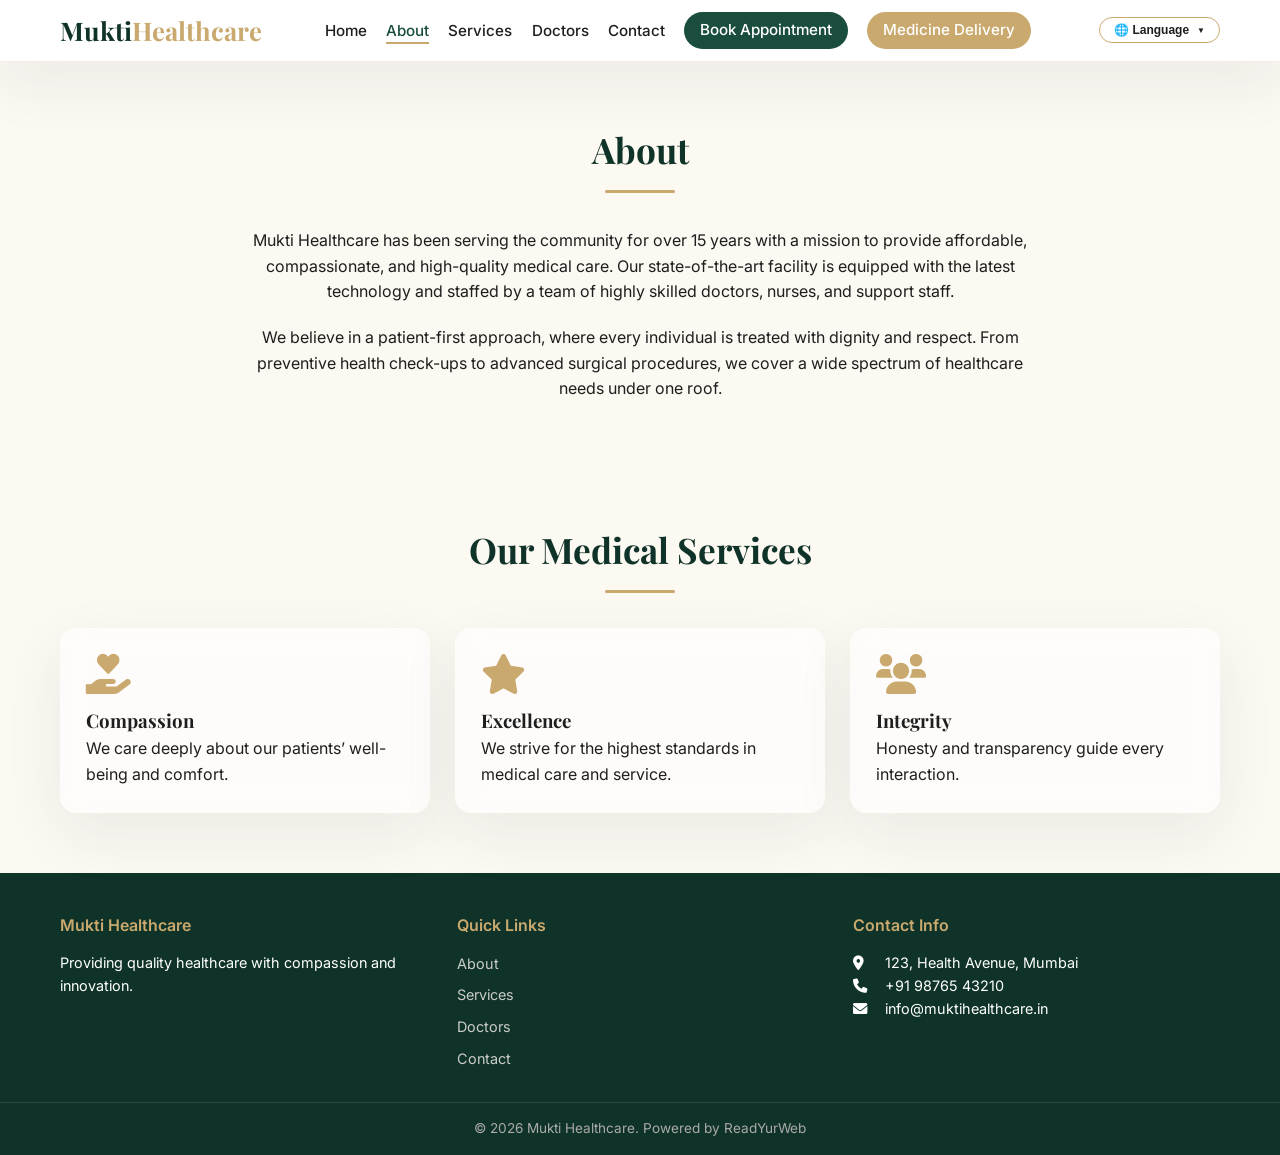
==== about.html @ 3dcae2a4 "first commit" ====
<!DOCTYPE html>
<html lang="en">
<head>
  <meta charset="UTF-8" />
  <meta name="viewport" content="width=device-width, initial-scale=1.0"/>
  <title>About – Sharma Medicals</title>
  <link rel="stylesheet" href="css/style.css" />
  <link rel="stylesheet" href="https://cdnjs.cloudflare.com/ajax/libs/font-awesome/6.0.0-beta3/css/all.min.css"/>
  <link rel="stylesheet" href="https://unpkg.com/aos@2.3.1/dist/aos.css" />
</head>
<body>
  <header class="header">
    <div class="container nav-container">
      <a href="index.html" class="logo">Mukti<span>Healthcare</span></a>
      <nav class="nav-menu" id="navMenu">
        <ul>
          <li><a href="index.html" data-i18n="nav_home">Home</a></li>
          <li><a href="about.html" class="active" data-i18n="nav_about">About</a></li>
          <li><a href="services.html" data-i18n="nav_services">Services</a></li>
          <li><a href="doctors.html" data-i18n="nav_doctors">Doctors</a></li>
          <li><a href="contact.html" data-i18n="nav_contact">Contact</a></li>
          <li><a href="appointment.html" class="btn-appointment" data-i18n="nav_appointment">Book Appointment</a></li>
          <li><a href="delivery.html" class="btn-appointment" style="background:var(--accent);" data-i18n="nav_delivery">Medicine Delivery</a></li>
        </ul>
      </nav>
      <div class="language-wrapper">
        <button class="lang-dropdown-btn" id="langDropdownBtn">🌐 Language</button>
        <div class="lang-dropdown-content" id="langDropdownContent">
          <div class="lang-option" data-lang="en">🇮🇳 English</div>
          <div class="lang-option" data-lang="hi">🇮🇳 हिंदी</div>
          <div class="lang-option" data-lang="bn">🇮🇳 বাংলা</div>
        </div>
      </div>
      <button class="hamburger" id="hamburger" aria-label="Toggle menu" aria-controls="navMenu" aria-expanded="false">
        <i class="fas fa-bars"></i>
      </button>
    </div>
  </header>

  <section class="section" data-aos="fade-up">
    <div class="container">
      <h2 class="section-title" data-i18n="nav_about">About Us</h2>
      <div style="max-width:800px; margin:auto; text-align:center;">
        <p>Mukti Healthcare has been serving the community for over 15 years with a mission to provide affordable, compassionate, and high-quality medical care. Our state-of-the-art facility is equipped with the latest technology and staffed by a team of highly skilled doctors, nurses, and support staff.</p>
        <p style="margin-top:20px;">We believe in a patient-first approach, where every individual is treated with dignity and respect. From preventive health check-ups to advanced surgical procedures, we cover a wide spectrum of healthcare needs under one roof.</p>
      </div>
    </div>
  </section>

  <section class="section bg-light" data-aos="fade-up">
    <div class="container">
      <h2 class="section-title" data-i18n="section_services">Our Values</h2>
      <div class="grid-3">
        <div class="glass-card"><i class="fas fa-hand-holding-heart card-icon"></i><h3>Compassion</h3><p>We care deeply about our patients’ well-being and comfort.</p></div>
        <div class="glass-card"><i class="fas fa-star card-icon"></i><h3>Excellence</h3><p>We strive for the highest standards in medical care and service.</p></div>
        <div class="glass-card"><i class="fas fa-users card-icon"></i><h3>Integrity</h3><p>Honesty and transparency guide every interaction.</p></div>
      </div>
    </div>
  </section>

  <footer class="footer">
    <div class="container footer-grid">
      <div class="footer-col">
        <h4>Mukti Healthcare</h4>
        <p data-i18n="footer_about">Providing quality healthcare with compassion and innovation.</p>
      </div>
      <div class="footer-col">
        <h4 data-i18n="footer_quick">Quick Links</h4>
        <ul>
          <li><a href="about.html" data-i18n="nav_about">About</a></li>
          <li><a href="services.html" data-i18n="nav_services">Services</a></li>
          <li><a href="doctors.html" data-i18n="nav_doctors">Doctors</a></li>
          <li><a href="contact.html" data-i18n="nav_contact">Contact</a></li>
        </ul>
      </div>
      <div class="footer-col">
        <h4 data-i18n="footer_contact">Contact Info</h4>
        <p><i class="fas fa-map-marker-alt"></i> 123, Health Avenue, Mumbai</p>
        <p><i class="fas fa-phone"></i> +91 98765 43210</p>
        <p><i class="fas fa-envelope"></i> info@muktihealthcare.in</p>
      </div>
    </div>
    <div class="footer-bottom">
      <p data-i18n="footer_rights">© 2026 Mukti Healthcare. Powered by ReadYurWeb</p>
    </div>
  </footer>

  <script src="https://unpkg.com/aos@2.3.1/dist/aos.js"></script>
  <script src="js/main.js"></script>
</body>
</html>
---- css/style.css ----
@import url('https://fonts.googleapis.com/css2?family=Playfair+Display:ital,wght@0,400;0,700;1,700&family=Inter:wght@300;400;500;600;700&display=swap');

:root {
  --primary: #1A4D3E;
  --primary-light: #2C6E5A;
  --primary-dark: #0F3328;
  --accent: #C9A96E;
  --accent-light: #E8D5A3;
  --bg-warm: #FCF8F2;
  --text-dark: #1E1E1E;
  --text-muted: #5A5A5A;
  --white: #FFFFFF;
  --glass-bg: rgba(255, 255, 255, 0.20);
  --glass-border: rgba(255, 255, 255, 0.30);
  --shadow-soft: 0 20px 60px rgba(26, 77, 62, 0.08);
  --shadow-glow: 0 8px 32px rgba(201, 169, 110, 0.25);
  --radius: 16px;
  --radius-sm: 8px;
  --transition: 0.3s ease;
  --carousel-duration: 25s;
}

* {
  margin: 0;
  padding: 0;
  box-sizing: border-box;
}

body {
  font-family: 'Inter', sans-serif;
  background: var(--bg-warm);
  color: var(--text-dark);
  line-height: 1.6;
  overflow-x: hidden;
}

h1, h2, h3, h4 {
  font-family: 'Playfair Display', serif;
  font-weight: 700;
}

.container {
  max-width: 1200px;
  margin: 0 auto;
  padding: 0 20px;
}

/* ----- HEADER / NAV ----- */
.header {
  background: rgba(255, 255, 255, 0.95);
  backdrop-filter: blur(12px);
  -webkit-backdrop-filter: blur(12px);
  box-shadow: var(--shadow-soft);
  position: sticky;
  top: 0;
  z-index: 1000;
  padding: 10px 0;
  border-bottom: 1px solid rgba(201, 169, 110, 0.2);
}

.nav-container {
  display: flex;
  align-items: center;
  justify-content: space-between;
  gap: 10px;
}

.logo {
  font-family: 'Playfair Display', serif;
  font-size: 1.6rem;
  font-weight: 700;
  color: var(--primary-dark);
  text-decoration: none;
  flex-shrink: 0;
}
.logo span {
  color: var(--accent);
}

.nav-menu ul {
  display: flex;
  list-style: none;
  gap: 1.2rem;
  align-items: center;
  flex-wrap: wrap;
}

.nav-menu a {
  text-decoration: none;
  color: var(--text-dark);
  font-weight: 500;
  font-size: 0.95rem;
  transition: color var(--transition);
  position: relative;
}
.nav-menu a::after {
  content: '';
  position: absolute;
  bottom: -4px;
  left: 0;
  width: 0;
  height: 2px;
  background: var(--accent);
  transition: width var(--transition);
}
.nav-menu a:hover::after,
.nav-menu a.active::after {
  width: 100%;
}
.nav-menu a.active {
  color: var(--primary);
}

.btn-appointment {
  background: var(--primary);
  color: var(--white) !important;
  padding: 6px 16px;
  border-radius: 30px;
  font-size: 0.85rem;
  transition: background var(--transition), transform var(--transition);
  display: inline-block;
}
.btn-appointment::after {
  display: none;
}
.btn-appointment:hover {
  background: var(--primary-dark);
  transform: scale(1.05);
}

/* ----- HAMBURGER ----- */
.hamburger {
  display: none;
  font-size: 1.6rem;
  cursor: pointer;
  color: var(--primary-dark);
  background: none;
  border: none;
  line-height: 1;
  padding: 4px 8px;
  flex-shrink: 0;
}

/* ----- LANGUAGE DROPDOWN ----- */
.language-wrapper {
  position: relative;
  display: inline-block;
  margin-left: 5px;
  flex-shrink: 0;
}
.lang-dropdown-btn {
  background: transparent;
  border: 1px solid var(--accent);
  color: var(--text-dark);
  padding: 5px 14px;
  border-radius: 20px;
  font-size: 0.75rem;
  font-weight: 600;
  cursor: pointer;
  transition: all var(--transition);
  display: flex;
  align-items: center;
  gap: 4px;
}
.lang-dropdown-btn:hover {
  background: var(--accent-light);
}
.lang-dropdown-btn::after {
  content: '▼';
  font-size: 0.5rem;
  margin-left: 4px;
}
.lang-dropdown-content {
  display: none;
  position: absolute;
  top: 110%;
  right: 0;
  background: var(--white);
  min-width: 130px;
  box-shadow: var(--shadow-soft);
  border-radius: var(--radius-sm);
  padding: 6px 0;
  z-index: 1000;
  border: 1px solid #eee;
}
.lang-dropdown-content.show {
  display: block;
}
.lang-option {
  padding: 8px 18px;
  cursor: pointer;
  transition: background var(--transition);
  font-size: 0.85rem;
}
.lang-option:hover {
  background: var(--bg-warm);
}
.lang-option.active {
  background: var(--accent-light);
  font-weight: 600;
}

/* ----- HERO ----- */
.hero {
  background: linear-gradient(135deg, var(--primary-dark) 0%, var(--primary) 100%);
  color: var(--white);
  padding: 80px 0;
  text-align: center;
  position: relative;
  overflow: hidden;
}
.hero::before {
  content: '';
  position: absolute;
  top: -50%;
  right: -10%;
  width: 60%;
  height: 200%;
  background: radial-gradient(circle, rgba(201,169,110,0.1) 0%, transparent 70%);
  transform: rotate(15deg);
  pointer-events: none;
}
.hero-content {
  position: relative;
  z-index: 2;
}
.hero h1 {
  font-size: 3rem;
  margin-bottom: 15px;
}
.hero p {
  font-size: 1.1rem;
  max-width: 700px;
  margin: 0 auto 25px;
  opacity: 0.9;
}
.hero-icon {
  font-size: 3.5rem;
  color: var(--accent);
  margin-bottom: 15px;
  display: inline-block;
  animation: float 4s ease-in-out infinite;
}

@keyframes float {
  0%, 100% { transform: translateY(0px); }
  50% { transform: translateY(-15px); }
}

/* ----- BUTTONS ----- */
.btn-primary {
  background: var(--accent);
  color: var(--white);
  padding: 12px 35px;
  border-radius: 50px;
  text-decoration: none;
  font-weight: 600;
  display: inline-block;
  transition: all var(--transition);
  border: none;
  cursor: pointer;
  box-shadow: 0 4px 20px rgba(201, 169, 110, 0.3);
}
.btn-primary:hover {
  transform: translateY(-3px);
  box-shadow: 0 8px 30px rgba(201, 169, 110, 0.4);
}
.btn-outline {
  background: transparent;
  border: 2px solid var(--primary);
  color: var(--primary);
  padding: 8px 28px;
  border-radius: 50px;
  text-decoration: none;
  font-weight: 600;
  display: inline-block;
  transition: all var(--transition);
}
.btn-outline:hover {
  background: var(--primary);
  color: var(--white);
}

/* ----- SECTIONS ----- */
.section {
  padding: 60px 0;
}
.bg-light {
  background: var(--bg-warm);
}
.section-title {
  text-align: center;
  font-size: 2.2rem;
  margin-bottom: 35px;
  color: var(--primary-dark);
  position: relative;
}
.section-title::after {
  content: '';
  display: block;
  width: 70px;
  height: 3px;
  background: var(--accent);
  margin: 12px auto 0;
  border-radius: 2px;
}

/* ----- GRIDS ----- */
.grid-3 {
  display: grid;
  grid-template-columns: repeat(auto-fit, minmax(250px, 1fr));
  gap: 25px;
}
.grid-4 {
  display: grid;
  grid-template-columns: repeat(auto-fit, minmax(200px, 1fr));
  gap: 25px;
}

/* ----- GLASS CARDS ----- */
.glass-card {
  background: rgba(255, 255, 255, 0.6);
  backdrop-filter: blur(12px);
  -webkit-backdrop-filter: blur(12px);
  border: 1px solid rgba(255, 255, 255, 0.3);
  box-shadow: var(--shadow-soft);
  border-radius: var(--radius);
  padding: 25px;
  transition: all var(--transition);
}
.glass-card:hover {
  transform: translateY(-6px);
  box-shadow: var(--shadow-glow);
}

.card-icon {
  font-size: 2.5rem;
  color: var(--accent);
  margin-bottom: 12px;
}
.card h3 {
  color: var(--primary-dark);
  margin-bottom: 8px;
}
.card p {
  color: var(--text-muted);
  font-size: 0.95rem;
}

/* ----- DOCTOR CARDS ----- */
.doctor-card {
  background: var(--white);
  border-radius: var(--radius);
  overflow: hidden;
  box-shadow: var(--shadow-soft);
  transition: all var(--transition);
  cursor: pointer;
}
.doctor-card:hover {
  transform: translateY(-6px);
  box-shadow: var(--shadow-glow);
}
.doctor-card img {
  width: 100%;
  height: 220px;
  object-fit: cover;
  border-bottom: 4px solid var(--accent);
}
.doctor-card .info {
  padding: 15px;
}
.doctor-card h4 {
  font-family: 'Inter', sans-serif;
  font-weight: 600;
  font-size: 1rem;
  color: var(--primary-dark);
  margin-bottom: 3px;
}
.doctor-card .speciality {
  color: var(--text-muted);
  font-size: 0.9rem;
  margin-bottom: 6px;
}
.doctor-card .reg-qual {
  font-size: 0.8rem;
  color: var(--text-muted);
  margin-bottom: 4px;
}
.doctor-card .reg-qual strong {
  color: var(--text-dark);
}

.timing-pills {
  display: flex;
  flex-wrap: wrap;
  gap: 5px;
  margin: 10px 0 8px;
}
.timing-pill {
  background: var(--primary-light);
  color: var(--white);
  padding: 2px 10px;
  border-radius: 20px;
  font-size: 0.65rem;
  font-weight: 500;
}
.timing-pill.closed {
  background: #ccc;
  color: #666;
}
.timing-pill.today {
  background: var(--accent);
  color: var(--white);
}

.doctor-card .read-more {
  color: var(--accent);
  font-weight: 600;
  text-decoration: none;
  font-size: 0.85rem;
  display: inline-block;
  margin-top: 6px;
}
.doctor-card .read-more:hover {
  text-decoration: underline;
}

.center-btn {
  text-align: center;
  margin-top: 30px;
  clear: both;
}

/* ----- DOCTOR CAROUSEL (Homepage) ----- */
.doctor-carousel-wrapper {
  width: 100%;
  overflow: hidden;
  position: relative;
  -webkit-mask-image: linear-gradient(90deg, transparent 0%, #000 5%, #000 95%, transparent 100%);
  mask-image: linear-gradient(90deg, transparent 0%, #000 5%, #000 95%, transparent 100%);
}
.doctor-carousel-track {
  display: flex;
  gap: 25px;
  width: max-content;
  animation: scrollCarousel var(--carousel-duration) linear infinite;
}
.doctor-carousel-wrapper:hover .doctor-carousel-track {
  animation-play-state: paused;
}
.doctor-carousel-track .doctor-card {
  background: var(--white) !important;
  flex: 0 0 240px;
  width: 240px;
}
.doctor-carousel-track .doctor-card img {
  height: 200px;
}

@keyframes scrollCarousel {
  0%   { transform: translateX(0); }
  100% { transform: translateX(-50%); }
}

/* Pause / simplify motion for users who prefer it */
@media (prefers-reduced-motion: reduce) {
  .doctor-carousel-track {
    animation: none;
  }
  .doctor-carousel-wrapper {
    overflow-x: auto;
  }
}

/* ----- MODAL ----- */
.modal-overlay {
  display: none;
  position: fixed;
  top: 0; left: 0; width: 100%; height: 100%;
  background: rgba(0,0,0,0.5);
  backdrop-filter: blur(4px);
  justify-content: center;
  align-items: center;
  z-index: 2000;
}
.modal-overlay.active {
  display: flex;
}
.modal-content {
  background: var(--white);
  max-width: 650px;
  width: 92%;
  padding: 30px;
  border-radius: var(--radius);
  box-shadow: var(--shadow-glow);
  max-height: 85vh;
  overflow-y: auto;
  position: relative;
}
.modal-close {
  position: absolute;
  top: 12px;
  right: 18px;
  font-size: 1.6rem;
  cursor: pointer;
  color: var(--text-muted);
}
.modal-close:hover {
  color: var(--text-dark);
}
.modal-content h3 {
  margin-bottom: 15px;
  color: var(--primary-dark);
}

.timing-table {
  width: 100%;
  border-collapse: collapse;
}
.timing-table th, .timing-table td {
  padding: 8px 10px;
  border-bottom: 1px solid #eee;
  text-align: left;
  font-size: 0.85rem;
}
.timing-table th {
  background: var(--primary-light);
  color: var(--white);
}
.timing-table td {
  background: var(--bg-warm);
}
.timing-table .slot-available {
  color: var(--primary);
  font-weight: 500;
}
.timing-table .slot-unavailable {
  color: #ccc;
}

/* ----- FORMS ----- */
form {
  display: flex;
  flex-direction: column;
  gap: 16px;
}
form input, form select, form textarea {
  width: 100%;
  padding: 12px 16px;
  border: 1px solid #ddd;
  border-radius: var(--radius-sm);
  font-family: 'Inter', sans-serif;
  font-size: 0.95rem;
  transition: border var(--transition), box-shadow var(--transition);
  background: var(--white);
  box-sizing: border-box;
}
form input:focus, form select:focus, form textarea:focus {
  outline: none;
  border-color: var(--accent);
  box-shadow: 0 0 0 4px rgba(201, 169, 110, 0.15);
}
form textarea {
  resize: vertical;
  min-height: 100px;
}
form .btn-primary {
  align-self: flex-start;
}
form .form-hint {
  font-size: 0.8rem;
  color: var(--text-muted);
  margin-top: -10px;
}

/* ----- DATE FIELD (dd-mm-yyyy display, native picker underneath) ----- */
.date-field-wrapper {
  position: relative;
  width: 100%;
}
.date-field-wrapper .date-display {
  width: 100%;
  cursor: pointer;
  background: var(--white);
  /* extra right padding so text never sits under the calendar icon */
  padding-right: 44px;
}
.date-field-wrapper .date-real {
  /* Sits exactly on top of the visible field, fully transparent.
     Clicking/tapping anywhere on the wrapper reaches this element,
     which is what actually opens the native calendar picker. */
  position: absolute;
  top: 0;
  left: 0;
  width: 100%;
  height: 100%;
  opacity: 0;
  cursor: pointer;
  margin: 0;
  padding: 0;
  border: none;
}
.date-field-wrapper .date-field-icon {
  position: absolute;
  right: 16px;
  top: 50%;
  transform: translateY(-50%);
  color: var(--text-muted);
  pointer-events: none;
  font-size: 0.95rem;
}
.date-field-wrapper:focus-within .date-display {
  border-color: var(--accent);
  box-shadow: 0 0 0 4px rgba(201, 169, 110, 0.15);
}

/* ----- TESTIMONIALS ----- */
.testimonial-slider {
  max-width: 700px;
  margin: 0 auto;
  text-align: center;
}
.testimonial {
  display: none;
  background: var(--white);
  padding: 25px;
  border-radius: var(--radius);
  box-shadow: var(--shadow-soft);
}
.testimonial.active {
  display: block;
}
.testimonial p {
  font-size: 1.1rem;
  font-style: italic;
  color: var(--text-dark);
}
.testimonial span {
  display: block;
  margin-top: 12px;
  font-weight: 600;
  color: var(--accent);
}
.slider-controls {
  display: flex;
  justify-content: center;
  gap: 12px;
  margin-top: 20px;
}
.slider-controls button {
  background: var(--primary);
  color: var(--white);
  border: none;
  width: 40px;
  height: 40px;
  border-radius: 50%;
  cursor: pointer;
  transition: all var(--transition);
}
.slider-controls button:hover {
  background: var(--primary-dark);
  transform: scale(1.08);
}

/* ----- FOOTER ----- */
.footer {
  background: var(--primary-dark);
  color: var(--white);
  padding: 40px 0 15px;
}
.footer-grid {
  display: grid;
  grid-template-columns: repeat(auto-fit, minmax(180px, 1fr));
  gap: 30px;
  margin-bottom: 25px;
}
.footer-col h4 {
  font-family: 'Inter', sans-serif;
  font-weight: 600;
  font-size: 1rem;
  margin-bottom: 12px;
  color: var(--accent);
}
.footer-col ul {
  list-style: none;
}
.footer-col ul li {
  margin-bottom: 6px;
}
.footer-col ul li a {
  color: #ccc;
  text-decoration: none;
  font-size: 0.9rem;
  transition: color var(--transition);
}
.footer-col ul li a:hover {
  color: var(--accent);
}
.footer-col p {
  font-size: 0.9rem;
}
.footer-col p i {
  width: 22px;
  margin-right: 6px;
}
.footer-bottom {
  border-top: 1px solid rgba(255,255,255,0.12);
  padding-top: 15px;
  text-align: center;
  font-size: 0.85rem;
  color: #aaa;
}
.footer-bottom span {
  color: var(--accent);
}

/* ========================================
   RESPONSIVE BREAKPOINTS
   ======================================== */

/* TABLET & SMALL LAPTOP */
@media (max-width: 992px) {
  .nav-menu ul {
    gap: 0.8rem;
  }
  .nav-menu a {
    font-size: 0.85rem;
  }
  .btn-appointment {
    font-size: 0.75rem;
    padding: 5px 12px;
  }
  .hero h1 {
    font-size: 2.5rem;
  }
  .section-title {
    font-size: 2rem;
  }
  .grid-4 {
    grid-template-columns: repeat(2, 1fr);
  }
  :root {
    --carousel-duration: 30s;
  }
}

/* MOBILE PORTRAIT & LANDSCAPE */
@media (max-width: 768px) {
  .hamburger {
    display: block;
  }
  .nav-menu {
    display: none;
    position: absolute;
    top: 100%;
    left: 0;
    width: 100%;
    background: var(--white);
    box-shadow: var(--shadow-soft);
    padding: 20px;
    border-radius: 0 0 var(--radius) var(--radius);
    z-index: 999;
  }
  .nav-menu.show {
    display: block;
  }
  .nav-menu ul {
    flex-direction: column;
    gap: 0.8rem;
    align-items: stretch;
  }
  .nav-menu ul li {
    text-align: center;
    padding: 6px 0;
    border-bottom: 1px solid #f0f0f0;
  }
  .nav-menu ul li:last-child {
    border-bottom: none;
  }
  .nav-menu a {
    font-size: 1rem;
  }
  .btn-appointment {
    display: inline-block;
  }

  .language-wrapper {
    margin-left: 0;
    margin-top: 0;
  }
  .lang-dropdown-content {
    right: auto;
    left: 0;
  }

  .hero {
    padding: 50px 0;
  }
  .hero h1 {
    font-size: 2rem;
  }
  .hero p {
    font-size: 1rem;
  }
  .hero-icon {
    font-size: 2.8rem;
  }

  .section {
    padding: 40px 0;
  }
  .section-title {
    font-size: 1.7rem;
    margin-bottom: 25px;
  }

  .grid-3, .grid-4 {
    grid-template-columns: 1fr 1fr;
    gap: 15px;
  }

  .glass-card {
    padding: 18px;
  }
  .doctor-card img {
    height: 160px;
  }
  .doctor-card .info {
    padding: 12px;
  }
  .doctor-card h4 {
    font-size: 0.9rem;
  }

  .doctor-carousel-track .doctor-card {
    flex: 0 0 190px;
    width: 190px;
  }
  .doctor-carousel-track .doctor-card img {
    height: 150px;
  }

  .modal-content {
    padding: 20px;
    width: 95%;
  }
  .modal-content img {
    width: 80px !important;
    height: 80px !important;
  }

  .footer-grid {
    grid-template-columns: 1fr 1fr;
    gap: 20px;
  }

  :root {
    --carousel-duration: 35s;
  }
}

/* SMALL MOBILE */
@media (max-width: 480px) {
  .logo {
    font-size: 1.2rem;
  }
  .hero h1 {
    font-size: 1.6rem;
  }
  .hero p {
    font-size: 0.9rem;
  }
  .hero-icon {
    font-size: 2.2rem;
  }

  .section-title {
    font-size: 1.4rem;
  }
  .section-title::after {
    width: 50px;
  }

  .grid-3, .grid-4 {
    grid-template-columns: 1fr;
    gap: 15px;
  }

  .btn-primary {
    padding: 10px 25px;
    font-size: 0.9rem;
  }
  .btn-outline {
    padding: 6px 20px;
    font-size: 0.85rem;
  }

  .doctor-card img {
    height: 140px;
  }

  .doctor-carousel-track .doctor-card {
    flex: 0 0 160px;
    width: 160px;
  }
  .doctor-carousel-track .doctor-card img {
    height: 120px;
  }

  .modal-content {
    padding: 15px;
  }
  .modal-content h3 {
    font-size: 1.1rem;
  }
  .timing-table th, .timing-table td {
    padding: 5px 6px;
    font-size: 0.7rem;
  }

  .footer-grid {
    grid-template-columns: 1fr;
    text-align: center;
  }
  .footer-col p i {
    width: 18px;
  }
  .footer-bottom {
    font-size: 0.75rem;
  }

  .lang-dropdown-btn {
    font-size: 0.65rem;
    padding: 4px 10px;
  }
  .lang-dropdown-content {
    min-width: 100px;
  }
  .lang-option {
    padding: 6px 14px;
    font-size: 0.75rem;
  }
}
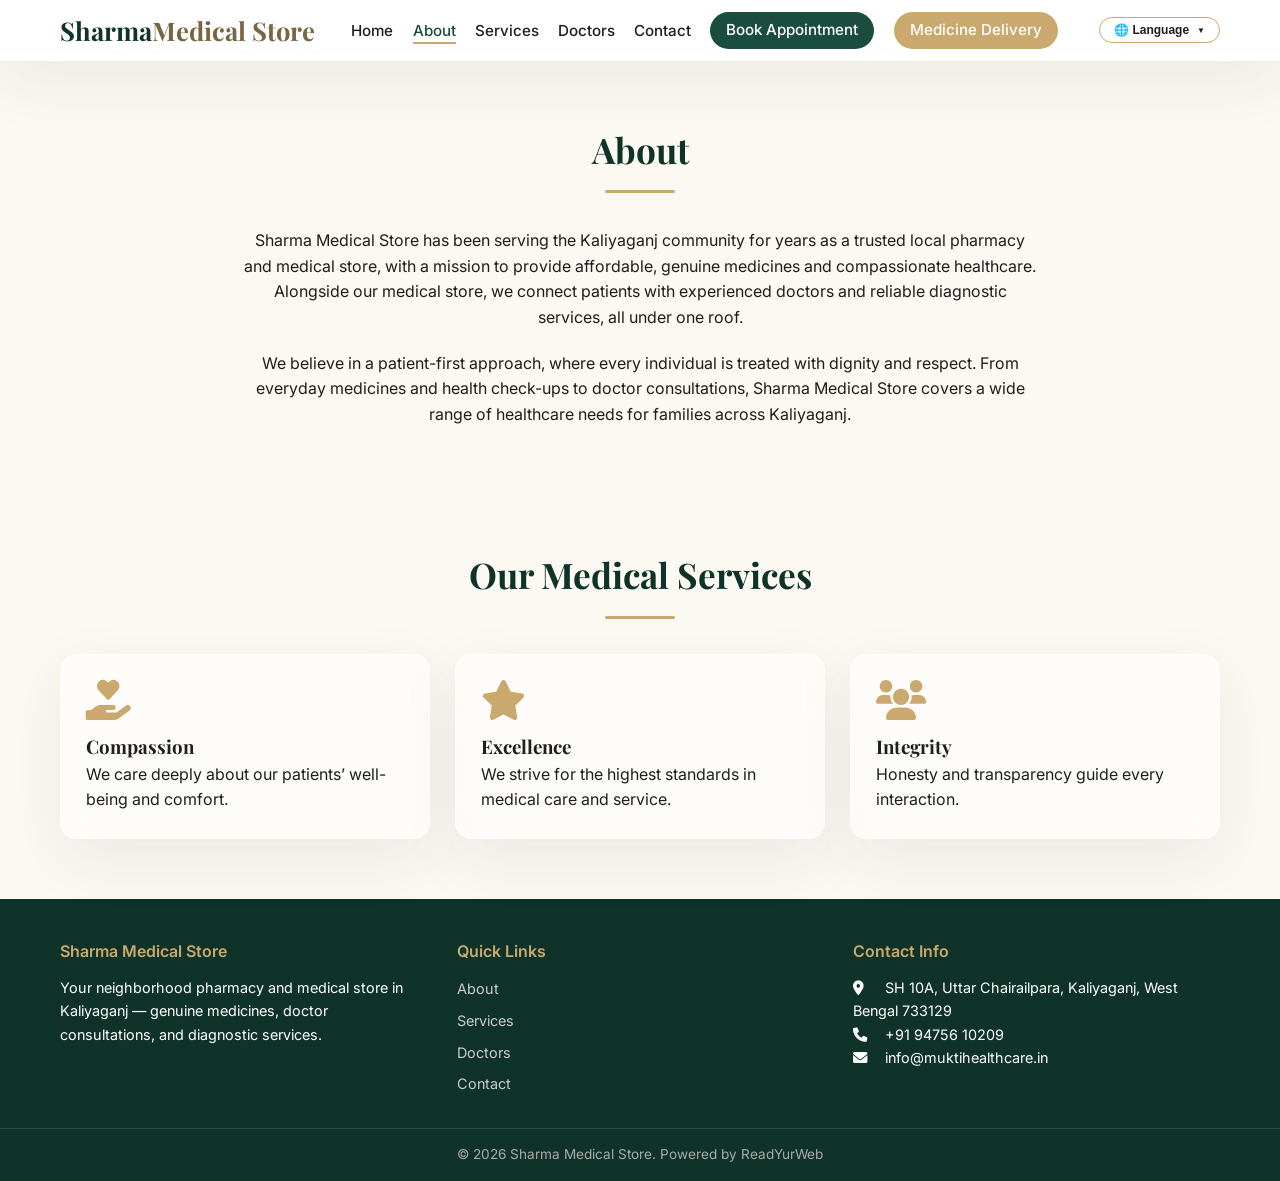
==== commit 07054e45: "SEO Optimization, Added Map, Security check done----*Remember next id should ba managed with same na" ====
--- a/about.html
+++ b/about.html
@@ -3,7 +3,29 @@
 <head>
   <meta charset="UTF-8" />
   <meta name="viewport" content="width=device-width, initial-scale=1.0"/>
-  <title>About – Sharma Medicals</title>
+
+  <title>About Us – Sharma Medical Store, Kaliyaganj</title>
+  <meta name="description" content="Learn about Sharma Medical Store, a trusted pharmacy and medical store in Kaliyaganj, West Bengal — providing affordable medicines, doctor consultations, and diagnostic services with a patient-first approach." />
+  <link rel="canonical" href="https://sharmamedicalcare.vercel.app/about.html" />
+
+  <meta property="og:type" content="website" />
+  <meta property="og:title" content="About Us – Sharma Medical Store, Kaliyaganj" />
+  <meta property="og:description" content="A trusted pharmacy and medical store in Kaliyaganj, West Bengal — affordable medicines, doctor consultations, and diagnostic services." />
+  <meta property="og:url" content="https://sharmamedicalcare.vercel.app/about.html" />
+  <meta property="og:site_name" content="Sharma Medical Store" />
+  <meta property="og:locale" content="en_IN" />
+
+  <meta name="twitter:card" content="summary" />
+  <meta name="twitter:title" content="About Us – Sharma Medical Store, Kaliyaganj" />
+  <meta name="twitter:description" content="A trusted pharmacy and medical store in Kaliyaganj, West Bengal." />
+
+  <meta name="theme-color" content="#1A4D3E" />
+  <link rel="icon" href="data:image/svg+xml,%3Csvg xmlns='http://www.w3.org/2000/svg' viewBox='0 0 100 100'%3E%3Crect width='100' height='100' rx='20' fill='%231A4D3E'/%3E%3Ctext x='50' y='68' font-size='60' text-anchor='middle' fill='%23C9A96E'%3E%2B%3C/text%3E%3C/svg%3E" />
+
+  <link rel="preconnect" href="https://fonts.googleapis.com" />
+  <link rel="preconnect" href="https://fonts.gstatic.com" crossorigin />
+  <link rel="preconnect" href="https://cdnjs.cloudflare.com" />
+
   <link rel="stylesheet" href="css/style.css" />
   <link rel="stylesheet" href="https://cdnjs.cloudflare.com/ajax/libs/font-awesome/6.0.0-beta3/css/all.min.css"/>
   <link rel="stylesheet" href="https://unpkg.com/aos@2.3.1/dist/aos.css" />
@@ -11,7 +33,7 @@
 <body>
   <header class="header">
     <div class="container nav-container">
-      <a href="index.html" class="logo">Mukti<span>Healthcare</span></a>
+      <a href="index.html" class="logo">Sharma<span>Medical Store</span></a>
       <nav class="nav-menu" id="navMenu">
         <ul>
           <li><a href="index.html" data-i18n="nav_home">Home</a></li>
@@ -39,10 +61,10 @@
 
   <section class="section" data-aos="fade-up">
     <div class="container">
-      <h2 class="section-title" data-i18n="nav_about">About Us</h2>
+      <h2 class="section-title" data-i18n="nav_about">About Sharma Medical Store</h2>
       <div style="max-width:800px; margin:auto; text-align:center;">
-        <p>Mukti Healthcare has been serving the community for over 15 years with a mission to provide affordable, compassionate, and high-quality medical care. Our state-of-the-art facility is equipped with the latest technology and staffed by a team of highly skilled doctors, nurses, and support staff.</p>
-        <p style="margin-top:20px;">We believe in a patient-first approach, where every individual is treated with dignity and respect. From preventive health check-ups to advanced surgical procedures, we cover a wide spectrum of healthcare needs under one roof.</p>
+        <p>Sharma Medical Store has been serving the Kaliyaganj community for years as a trusted local pharmacy and medical store, with a mission to provide affordable, genuine medicines and compassionate healthcare. Alongside our medical store, we connect patients with experienced doctors and reliable diagnostic services, all under one roof.</p>
+        <p style="margin-top:20px;">We believe in a patient-first approach, where every individual is treated with dignity and respect. From everyday medicines and health check-ups to doctor consultations, Sharma Medical Store covers a wide range of healthcare needs for families across Kaliyaganj.</p>
       </div>
     </div>
   </section>
@@ -61,8 +83,8 @@
   <footer class="footer">
     <div class="container footer-grid">
       <div class="footer-col">
-        <h4>Mukti Healthcare</h4>
-        <p data-i18n="footer_about">Providing quality healthcare with compassion and innovation.</p>
+        <h4>Sharma Medical Store</h4>
+        <p data-i18n="footer_about">Your neighborhood pharmacy and medical store in Kaliyaganj — genuine medicines, doctor consultations, and diagnostic services.</p>
       </div>
       <div class="footer-col">
         <h4 data-i18n="footer_quick">Quick Links</h4>
@@ -75,13 +97,13 @@
       </div>
       <div class="footer-col">
         <h4 data-i18n="footer_contact">Contact Info</h4>
-        <p><i class="fas fa-map-marker-alt"></i> 123, Health Avenue, Mumbai</p>
-        <p><i class="fas fa-phone"></i> +91 98765 43210</p>
-        <p><i class="fas fa-envelope"></i> info@muktihealthcare.in</p>
+        <p><i class="fas fa-map-marker-alt"></i> SH 10A, Uttar Chairailpara, Kaliyaganj, West Bengal 733129</p>
+        <p><i class="fas fa-phone"></i> <a href="tel:+919475610209" style="color:inherit; text-decoration:none;">+91 94756 10209</a></p>
+        <p><i class="fas fa-envelope"></i> <a href="mailto:info@muktihealthcare.in" style="color:inherit; text-decoration:none;">info@muktihealthcare.in</a></p>
       </div>
     </div>
     <div class="footer-bottom">
-      <p data-i18n="footer_rights">© 2026 Mukti Healthcare. Powered by ReadYurWeb</p>
+      <p data-i18n="footer_rights">© 2026 Sharma Medical Store. Powered by ReadYurWeb</p>
     </div>
   </footer>
 
--- a/css/style.css
+++ b/css/style.css
@@ -6,6 +6,15 @@
   --primary-dark: #0F3328;
   --accent: #C9A96E;
   --accent-light: #E8D5A3;
+  /* P1 accessibility fix: --accent (#C9A96E) only gives a 2.24:1
+     contrast ratio on white, far below WCAG AA's 4.5:1 minimum for
+     normal text. --accent-text is the same gold hue darkened to pass
+     (5.62:1 on white) — use this instead of --accent for any text sitting
+     on a white/light card background (e.g. "Read More" links, names).
+     --accent itself is still fine for icons (decorative, exempt from
+     text contrast rules) and for text on the dark green footer, where
+     it already passes at 6.16:1. */
+  --accent-text: #786542;
   --bg-warm: #FCF8F2;
   --text-dark: #1E1E1E;
   --text-muted: #5A5A5A;
@@ -74,7 +83,7 @@
   flex-shrink: 0;
 }
 .logo span {
-  color: var(--accent);
+  color: var(--accent-text);
 }
 
 .nav-menu ul {
@@ -414,7 +423,7 @@
 }
 
 .doctor-card .read-more {
-  color: var(--accent);
+  color: var(--accent-text);
   font-weight: 600;
   text-decoration: none;
   font-size: 0.85rem;
@@ -536,6 +545,24 @@
 }
 .timing-table .slot-unavailable {
   color: #ccc;
+}
+
+/* P2 accessibility fix: placeholder text is not a substitute for a
+   real <label> — it disappears the moment a user types, and many
+   screen readers don't reliably announce it. .sr-only keeps a real
+   <label> in the DOM (so assistive tech always has one) while keeping
+   it visually invisible, so the existing placeholder-only look is
+   unchanged for sighted users. */
+.sr-only {
+  position: absolute;
+  width: 1px;
+  height: 1px;
+  padding: 0;
+  margin: -1px;
+  overflow: hidden;
+  clip: rect(0, 0, 0, 0);
+  white-space: nowrap;
+  border: 0;
 }
 
 /* ----- FORMS ----- */
@@ -639,7 +666,7 @@
   display: block;
   margin-top: 12px;
   font-weight: 600;
-  color: var(--accent);
+  color: var(--accent-text);
 }
 .slider-controls {
   display: flex;
@@ -940,4 +967,46 @@
     padding: 6px 14px;
     font-size: 0.75rem;
   }
+}
+
+/* ========================================
+   PRINT STYLESHEET
+   ======================================== */
+/* P3: minimal print rules. The most realistic reason someone prints
+   this site is the doctors page (a paper copy of a weekly schedule) or
+   the contact page (address/phone/hours). Without these rules, the
+   browser would print the full page as-is — header nav, hamburger
+   button, language dropdown, and the hero section's dark green
+   gradient background all included, which wastes ink/toner on
+   decorative chrome that's meaningless on paper, and a dark gradient
+   background in particular tends to print as an ugly black block on
+   most home/office printers. */
+@media print {
+  .header, .footer, .hamburger, .language-wrapper,
+  .btn-primary, .btn-outline, .btn-appointment,
+  .slider-controls, .modal-overlay, .center-btn,
+  form button[type="submit"] {
+    display: none !important;
+  }
+  .hero {
+    background: none !important;
+    color: var(--text-dark) !important;
+    padding: 20px 0 !important;
+  }
+  .hero-icon {
+    display: none !important;
+  }
+  body {
+    background: var(--white) !important;
+    color: var(--text-dark) !important;
+  }
+  .glass-card, .doctor-card {
+    box-shadow: none !important;
+    border: 1px solid #ddd !important;
+    break-inside: avoid;
+  }
+  a {
+    color: var(--text-dark) !important;
+    text-decoration: none !important;
+  }
 }
